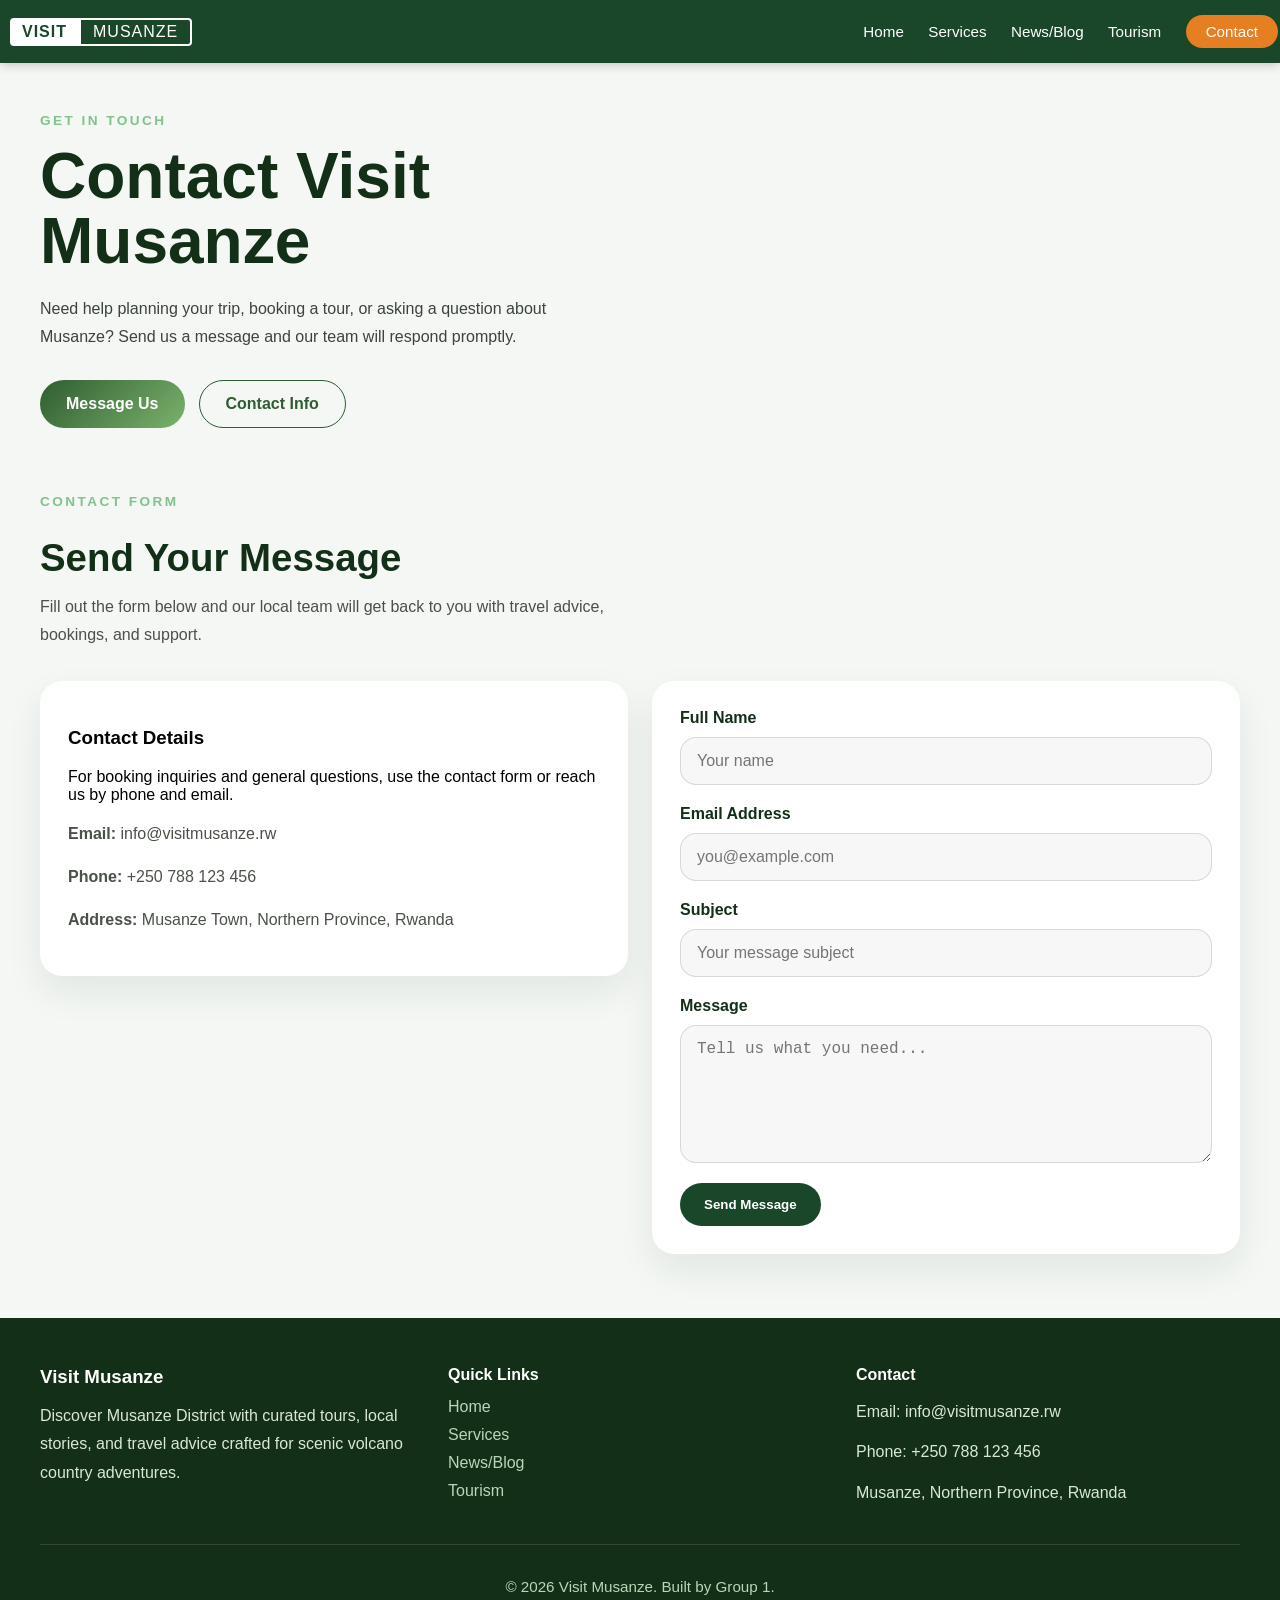
==== contact.html @ 46a0d75a "visitmusanze" ====
<!DOCTYPE html>
<html lang="en">
<head>
    <meta charset="UTF-8">
    <meta name="viewport" content="width=device-width, initial-scale=1.0">
    <title>Visit Musanze | Contact</title>
    <link rel="stylesheet" type="text/css" href="styles/styles.css">
</head>
<body>
    <div class="container">
        <header class="navigation">
            <div class="logo">
                <div class="first-part">VISIT</div>
                <div class="second-part">MUSANZE</div>
            </div>
            <div class="links">
                <a href="index.html">Home</a>
                <a href="services.html">Services</a>
                <a href="news.html">News/Blog</a>
                <a href="tourism.html">Tourism</a>
                <a href="contact.html" class="contact-button">Contact</a>
            </div>
        </header>

        <section class="hero">
            <div class="hero-copy">
                <span class="eyebrow">Get in Touch</span>
                <h1>Contact Visit Musanze</h1>
                <p>Need help planning your trip, booking a tour, or asking a question about Musanze? Send us a message and our team will respond promptly.</p>
                <div class="hero-actions">
                    <a href="#contact-form" class="primary-button">Message Us</a>
                    <a href="#contact-details" class="secondary-button">Contact Info</a>
                </div>
            </div>
        </section>

        <section class="contact-page" id="contact-form">
            <div class="section-intro">
                <span class="eyebrow">Contact Form</span>
                <h2>Send Your Message</h2>
                <p>Fill out the form below and our local team will get back to you with travel advice, bookings, and support.</p>
            </div>
            <div class="contact-grid">
                <div class="contact-card">
                    <h3>Contact Details</h3>
                    <p>For booking inquiries and general questions, use the contact form or reach us by phone and email.</p>
                    <div class="contact-details" id="contact-details">
                        <p><strong>Email:</strong> info@visitmusanze.rw</p>
                        <p><strong>Phone:</strong> +250 788 123 456</p>
                        <p><strong>Address:</strong> Musanze Town, Northern Province, Rwanda</p>
                    </div>
                </div>
                <form class="contact-form">
                    <div class="form-group">
                        <label for="full-name">Full Name</label>
                        <input id="full-name" type="text" class="form-input" placeholder="Your name" />
                    </div>
                    <div class="form-group">
                        <label for="email">Email Address</label>
                        <input id="email" type="email" class="form-input" placeholder="you@example.com" />
                    </div>
                    <div class="form-group">
                        <label for="subject">Subject</label>
                        <input id="subject" type="text" class="form-input" placeholder="Your message subject" />
                    </div>
                    <div class="form-group">
                        <label for="message">Message</label>
                        <textarea id="message" class="form-textarea" rows="6" placeholder="Tell us what you need..."></textarea>
                    </div>
                    <button type="submit" class="submit-button">Send Message</button>
                </form>
            </div>
        </section>

        <footer class="footer">
            <div class="footer-content">
                <div class="footer-card">
                    <h3>Visit Musanze</h3>
                    <p>Discover Musanze District with curated tours, local stories, and travel advice crafted for scenic volcano country adventures.</p>
                </div>
                <div class="footer-card">
                    <h4>Quick Links</h4>
                    <nav class="footer-links">
                        <a href="index.html">Home</a>
                        <a href="services.html">Services</a>
                        <a href="news.html">News/Blog</a>
                        <a href="tourism.html">Tourism</a>
                    </nav>
                </div>
                <div class="footer-card">
                    <h4>Contact</h4>
                    <p>Email: info@visitmusanze.rw</p>
                    <p>Phone: +250 788 123 456</p>
                    <p>Musanze, Northern Province, Rwanda</p>
                </div>
            </div>
            <div class="footer-bottom">
                <p>© 2026 Visit Musanze. Built by Group 1.</p>
            </div>
        </footer>
    </div>
    <script src="scripts/script.js"></script>
</body>
</html>
---- styles/styles.css ----
/* Base page styles */
body {
    margin: 0 auto;
    background-color: #f4f7f4;
    font-family: 'Segoe UI', Roboto, Helvetica, Arial, sans-serif;
}

.container{
    margin: 0 auto;

}

.navigation{
    display: flex;
    flex-direction: row;
    justify-content: space-between;
    gap: 10px;
    padding: 15px 2px;
    background-color: #1a472a; /* Deep forest green for Musanze theme */
    padding-left: 10px;
    align-items: center;
    box-shadow: 0 2px 10px rgba(0,0,0,0.2);
}

/* Navigation bar styles */

.contact-button{
    padding: 8px 20px;
    background-color: #e67e22; /* Earthy orange/volcanic accent */
    color: white;
    border-radius: 25px;
    text-decoration: none;
    font-weight: 600;
    transition: background 0.3s ease;
    border: none;
    cursor: pointer;
}

/* Contact button styling */

.contact-button:hover {
    background-color: #d35400;
}

.logo{
    display: flex;
    flex-direction: row;
    align-items: center;
    text-transform: uppercase;
    letter-spacing: 1px;
}

/* Logo brand styling */

.logo .first-part{
    background-color: #ffffff;
    color: #1a472a;
    padding: 5px 12px;
    font-weight: 800;
    border-radius: 4px 0 0 4px;
}

.logo .second-part{
    color: #ffffff;
    border: 2px solid #ffffff;
    padding: 3px 12px;
    font-weight: 400;
    border-radius: 0 4px 4px 0;
}

 .links a {
            color: white;
            text-decoration: none;
            margin-left: 20px;
            cursor: pointer;
            transition: 0.5s ease-in-out;
            font-weight: 500;
            font-size: 0.95rem;
        }

/* Navigation links */

.links a:hover{
            color: #2ecc71; /* Gorilla trekking green */
         }

.hero{
    width: 100%;
    max-width: 1200px;
    margin: 48px auto 0;
    display: grid;
    grid-template-columns: 1.05fr 0.95fr;
    gap: 32px;
    align-items: center;
    padding: 0 16px 64px;
}

/* Hero section layout */

.hero-copy{
    max-width: 560px;
}

.eyebrow{
    display: inline-flex;
    margin-bottom: 16px;
    font-size: 0.85rem;
    letter-spacing: 0.18em;
    text-transform: uppercase;
    color: #82c28c;
    font-weight: 700;
}

.hero h1{
    margin: 0 0 20px;
    font-size: clamp(2.75rem, 5vw, 4.2rem);
    line-height: 1.02;
    color: #142f18;
}

.hero p{
    margin: 0 0 28px;
    color: #3c443e;
    font-size: 1rem;
    line-height: 1.8;
}

.hero-actions{
    display: flex;
    flex-wrap: wrap;
    gap: 14px;
}

/* Hero buttons container */

.primary-button,
.secondary-button,
.contact-button{
    display: inline-flex;
    align-items: center;
    justify-content: center;
}

.primary-button{
    padding: 14px 26px;
    background: linear-gradient(135deg, #2f5d31 0%, #7bb26c 100%);
    color: white;
    border-radius: 999px;
    text-decoration: none;
    font-weight: 700;
}

.primary-button:hover{
    opacity: 0.96;
}

.secondary-button{
    padding: 14px 26px;
    border: 1px solid #2f5d31;
    background: transparent;
    color: #2f5d31;
    border-radius: 999px;
    text-decoration: none;
    font-weight: 700;
}

.secondary-button:hover{
    background-color: rgba(47, 93, 49, 0.08);
}

.services{
    max-width: 1200px;
    margin: 0 auto 64px;
    padding: 0 16px;
}

.section-intro{
    max-width: 680px;
    margin-bottom: 32px;
}

.section-intro h2{
    margin: 12px 0 14px;
    font-size: clamp(2rem, 3vw, 2.6rem);
    color: #142f18;
    line-height: 1.08;
}

.section-intro p{
    margin: 0;
    color: #4a5148;
    line-height: 1.75;
    max-width: 580px;
}

.service-grid{
    display: grid;
    grid-template-columns: repeat(3, minmax(220px, 1fr));
    gap: 24px;
}

.service-card{
    background: white;
    border: 1px solid rgba(82, 103, 82, 0.12);
    border-radius: 22px;
    padding: 28px;
    box-shadow: 0 16px 36px rgba(23, 49, 29, 0.08);
    transition: transform 0.25s ease, box-shadow 0.25s ease;
}

.service-card:hover{
    transform: translateY(-4px);
    box-shadow: 0 24px 48px rgba(23, 49, 29, 0.14);
}

.service-card h3{
    margin: 0 0 14px;
    font-size: 1.25rem;
    color: #1a472a;
}

.service-card p{
    margin: 0 0 22px;
    color: #565f55;
    line-height: 1.7;
}

.service-link{
    display: inline-flex;
    align-items: center;
    justify-content: center;
    padding: 12px 20px;
    border-radius: 999px;
    background-color: #1a472a;
    color: #ffffff;
    text-decoration: none;
    font-weight: 700;
    transition: background-color 0.25s ease, transform 0.25s ease;
}

.service-link:hover{
    background-color: #2f633e;
    transform: translateY(-1px);
}

.articles{
    max-width: 1200px;
    margin: 0 auto 64px;
    padding: 0 16px;
}

/* Tourism gallery page styling */
.gallery{
    max-width: 1200px;
    margin: 0 auto 64px;
    padding: 0 16px;
}

.gallery-grid{
    display: grid;
    grid-template-columns: repeat(3, minmax(220px, 1fr));
    gap: 18px;
}

.gallery-item{
    overflow: hidden;
    border-radius: 20px;
    box-shadow: 0 16px 36px rgba(23, 49, 29, 0.08);
}

.gallery-item img{
    width: 100%;
    height: 100%;
    object-fit: cover;
    display: block;
    transition: transform 0.3s ease;
}

.gallery-item:hover img{
    transform: scale(1.04);
}

/* Contact page form styling */
.contact-page{
    max-width: 1200px;
    margin: 0 auto 64px;
    padding: 0 16px;
}

.contact-grid{
    display: grid;
    grid-template-columns: 1fr 1fr;
    gap: 24px;
    align-items: start;
}

.contact-card{
    background: white;
    padding: 28px;
    border-radius: 22px;
    box-shadow: 0 16px 36px rgba(23, 49, 29, 0.08);
}

.contact-details p{
    margin: 0 0 14px;
    line-height: 1.8;
    color: #4a5148;
}

.contact-form{
    background: white;
    padding: 28px;
    border-radius: 22px;
    box-shadow: 0 16px 36px rgba(23, 49, 29, 0.08);
}

.form-group{
    display: flex;
    flex-direction: column;
    margin-bottom: 20px;
}

.form-group label{
    margin-bottom: 10px;
    font-weight: 600;
    color: #142f18;
}

.form-input,
.form-textarea{
    border: 1px solid rgba(82, 103, 82, 0.2);
    border-radius: 16px;
    padding: 14px 16px;
    font-size: 1rem;
    color: #303530;
    background: #f7f7f7;
}

.form-input:focus,
.form-textarea:focus{
    outline: none;
    border-color: #1a472a;
    background: #ffffff;
}

.submit-button{
    display: inline-flex;
    align-items: center;
    justify-content: center;
    padding: 14px 24px;
    background-color: #1a472a;
    color: #ffffff;
    border: none;
    border-radius: 999px;
    font-weight: 700;
    cursor: pointer;
    transition: background-color 0.25s ease, transform 0.25s ease;
}

.submit-button:hover{
    background-color: #2f633e;
    transform: translateY(-1px);
}

.articles-header{
    display: flex;
    align-items: center;
    justify-content: space-between;
    gap: 24px;
    margin-bottom: 28px;
}

.articles-header h2{
    margin: 12px 0 0;
    font-size: clamp(2rem, 3vw, 2.5rem);
    line-height: 1.08;
    color: #142f18;
}

.section-button{
    display: inline-flex;
    align-items: center;
    justify-content: center;
    padding: 12px 24px;
    background-color: #1a472a;
    color: white;
    border-radius: 999px;
    text-decoration: none;
    font-weight: 700;
    transition: background-color 0.25s ease, transform 0.25s ease;
}

.section-button:hover{
    background-color: #2f633e;
    transform: translateY(-1px);
}

.article-grid{
    display: grid;
    grid-template-columns: repeat(3, minmax(240px, 1fr));
    gap: 24px;
}

.article-card{
    background: white;
    border-radius: 22px;
    padding: 28px;
    border: 1px solid rgba(82, 103, 82, 0.12);
    box-shadow: 0 16px 36px rgba(23, 49, 29, 0.08);
    transition: transform 0.25s ease, box-shadow 0.25s ease;
}

.article-card:hover{
    transform: translateY(-4px);
    box-shadow: 0 24px 48px rgba(23, 49, 29, 0.14);
}

.article-tag{
    display: inline-flex;
    margin-bottom: 16px;
    padding: 6px 14px;
    background-color: rgba(143, 192, 140, 0.18);
    color: #2f633e;
    border-radius: 999px;
    font-size: 0.85rem;
    font-weight: 700;
}

.article-card h3{
    margin: 0 0 14px;
    font-size: 1.25rem;
    color: #1a472a;
    line-height: 1.2;
}

.article-card p{
    margin: 0 0 22px;
    color: #565f55;
    line-height: 1.75;
}

.article-link{
    display: inline-flex;
    align-items: center;
    justify-content: center;
    padding: 12px 20px;
    background-color: #82c28c;
    color: #1a472a;
    border-radius: 999px;
    text-decoration: none;
    font-weight: 700;
    transition: background-color 0.25s ease, transform 0.25s ease;
}

.article-link:hover{
    background-color: #6aa062;
    transform: translateY(-1px);
}

.footer{
    background-color: #142f18;
    color: #e9f3e9;
    padding: 48px 16px 28px;
    margin-top: 24px;
}

.footer-content{
    display: grid;
    grid-template-columns: repeat(3, minmax(220px, 1fr));
    gap: 24px;
    max-width: 1200px;
    margin: 0 auto 24px;
}

.footer-card h3,
.footer-card h4{
    margin: 0 0 14px;
    color: #ffffff;
}

.footer-card p{
    margin: 0 0 12px;
    color: #d9e7d9;
    line-height: 1.8;
}

.footer-links{
    display: flex;
    flex-direction: column;
    gap: 10px;
}

.footer-links a{
    color: #b8d7b8;
    text-decoration: none;
    transition: color 0.25s ease;
}

.footer-links a:hover{
    color: #ffffff;
}

.footer-bottom{
    border-top: 1px solid rgba(255,255,255,0.12);
    max-width: 1200px;
    margin: 0 auto;
    padding-top: 18px;
    text-align: center;
    color: #b8d7b8;
    font-size: 0.95rem;
}

.hero-slider{
    position: relative;
    border-radius: 24px;
    overflow: hidden;
    box-shadow: 0 24px 60px rgba(20, 47, 24, 0.16);
}

/* Hero image slider wrapper */

.slider-window{
    overflow: hidden;
    border-radius: inherit;
    aspect-ratio: 16 / 9;
}

.slides{
    display: flex;
    width: calc(100% * 3);
    transition: transform 0.7s ease-in-out;
}

.slide{
    flex: 0 0 100%;
}

.slide img{
    width: 100%;
    height: 100%;
    max-height: 100%;
    object-fit: cover;
    display: block;
    image-rendering: auto;
}

.slider-indicators{
    position: absolute;
    left: 50%;
    bottom: 18px;
    transform: translateX(-50%);
    display: flex;
    gap: 10px;
    z-index: 10;
}

.indicator{
    width: 12px;
    height: 12px;
    border-radius: 50%;
    background: rgba(255,255,255,0.45);
    border: 1px solid rgba(255,255,255,0.85);
    cursor: pointer;
}

.indicator.active{
    background: white;
    width: 14px;
    height: 14px;
}

@media (max-width: 980px) {
    .hero{
        grid-template-columns: 1fr;
        margin-top: 32px;
        padding: 0 16px 48px;
    }

    .footer-content{
        grid-template-columns: 1fr;
    }

    .service-grid{
        grid-template-columns: 1fr;
    }
}

@media (max-width: 680px) {
    .navigation{
        flex-wrap: wrap;
        justify-content: center;
        gap: 16px;
    }

    .hero-actions{
        flex-direction: column;
        align-items: stretch;
    }

    .slide img{
        height: 100%;
    }
}
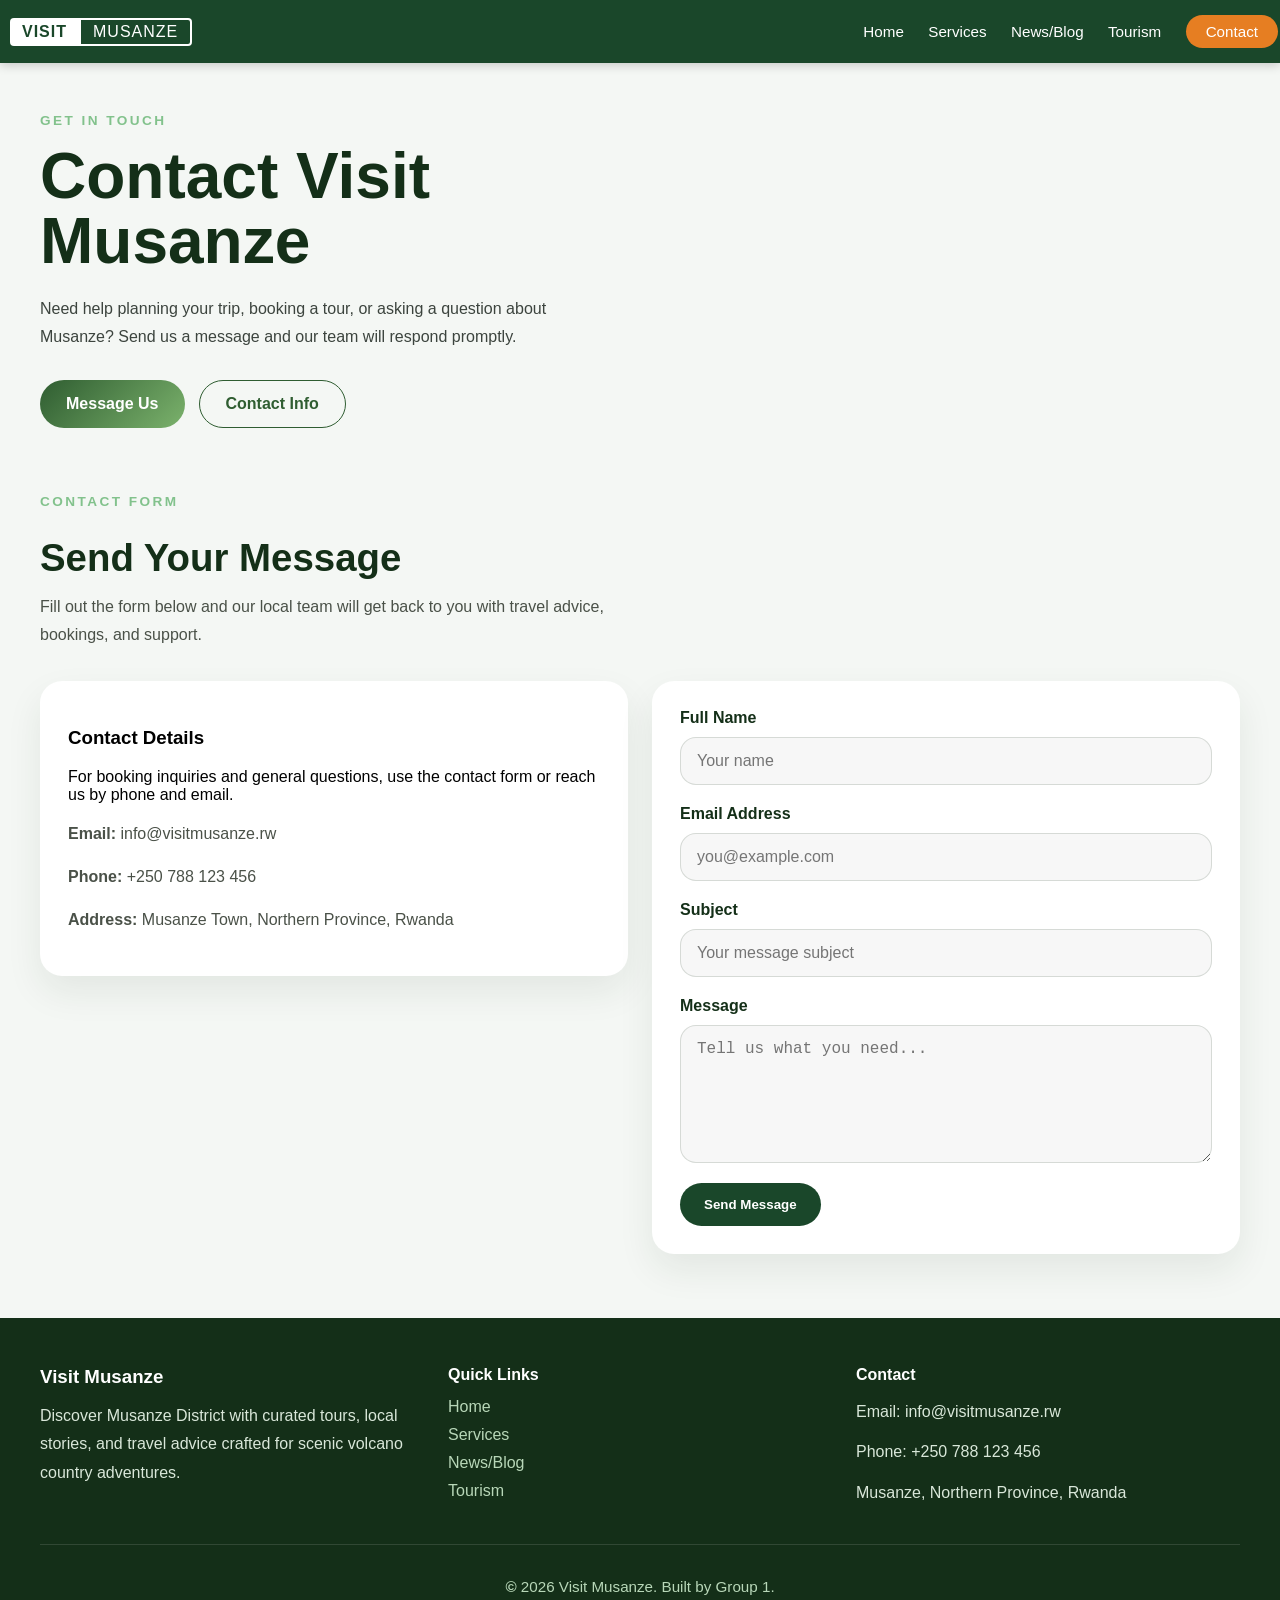
==== commit 7fe2e4ee: "feat: add footer section with contact links" ====
--- a/contact.html
+++ b/contact.html
@@ -95,7 +95,7 @@
                 </div>
             </div>
             <div class="footer-bottom">
-                <p>© 2026 Visit Musanze. Built by Group 1.</p>
+                <p><b>&copy;</b> 2026 Visit Musanze. Built by Group 1.</p>
             </div>
         </footer>
     </div>
